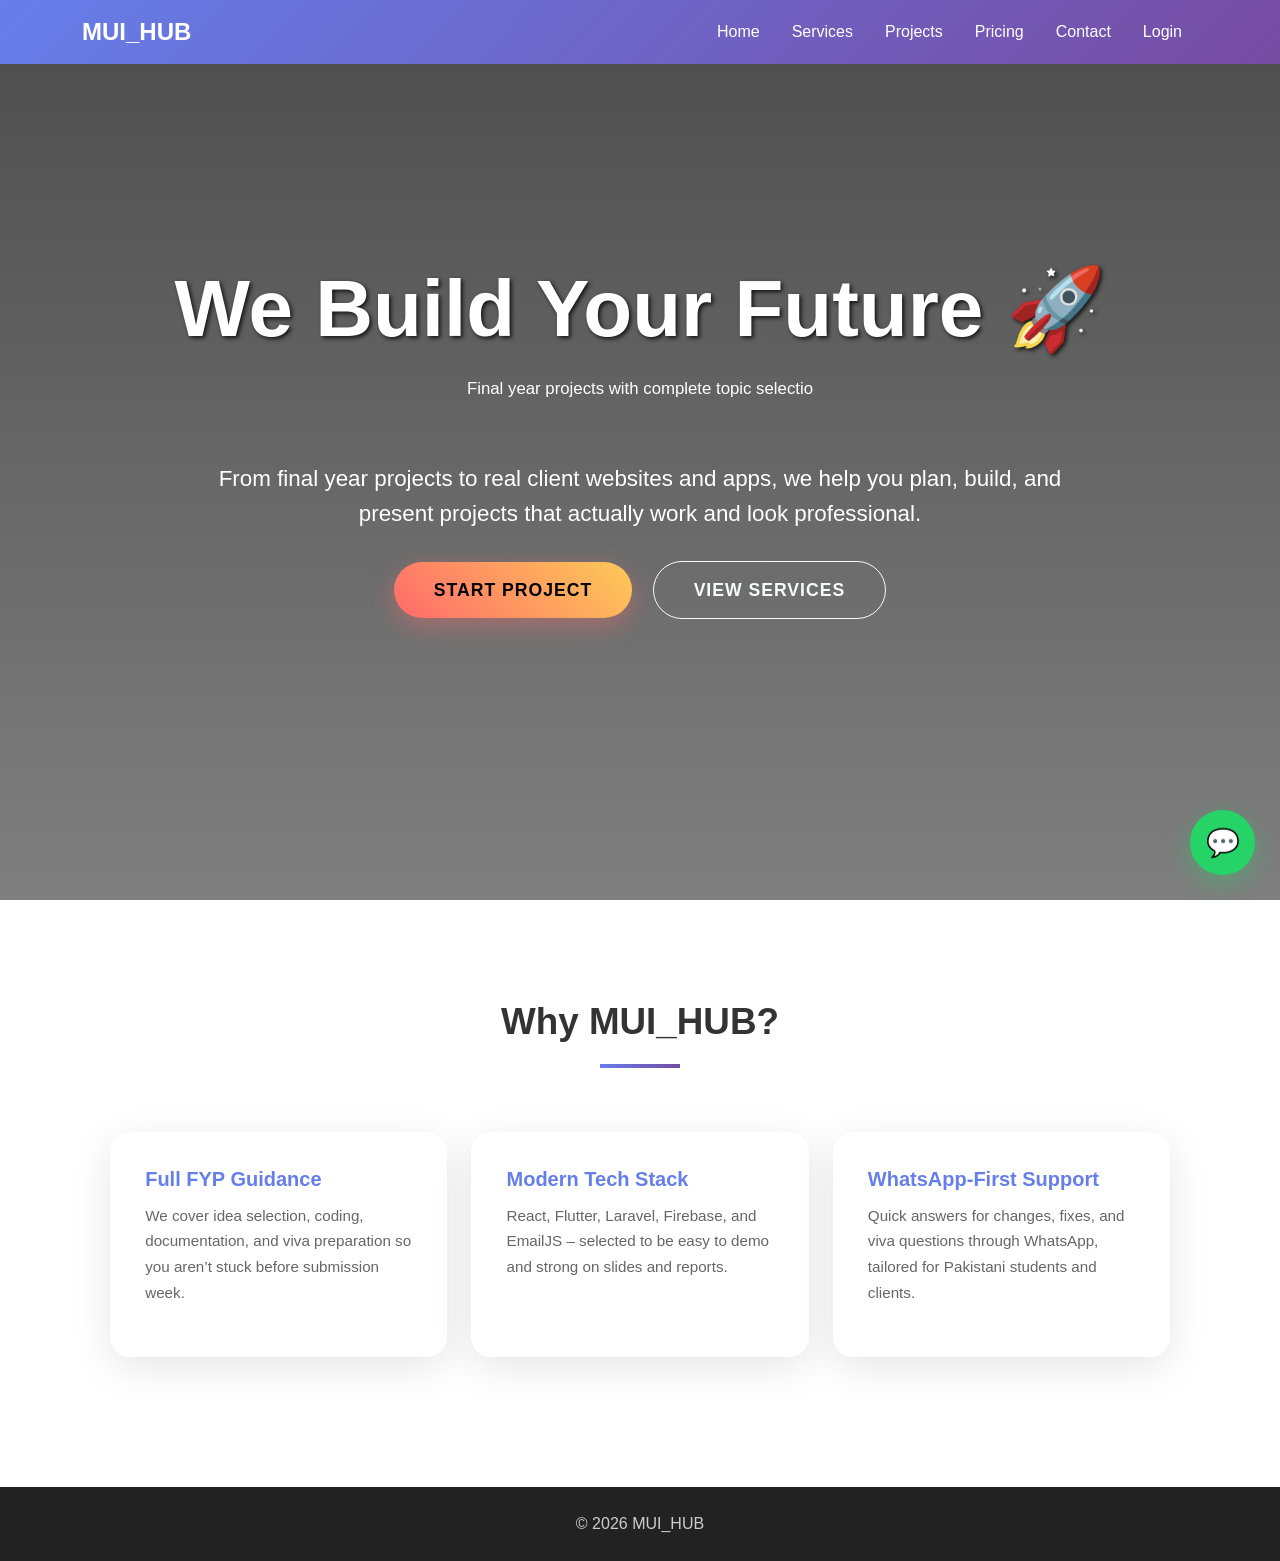
==== index.html @ 83876c2b "Add files via upload" ====
<!DOCTYPE html>
<html lang="en">
<head>
<meta charset="UTF-8">
<title>MUI_HUB – Learn • Build • Hire</title>
<meta name="viewport" content="width=device-width,initial-scale=1.0">
<link href="https://cdn.jsdelivr.net/npm/bootstrap@5.3.3/dist/css/bootstrap.min.css" rel="stylesheet">
<link href="https://fonts.googleapis.com/css2?family=Poppins:wght@300;500;700&display=swap" rel="stylesheet">
<link rel="stylesheet" href="https://unpkg.com/aos@2.3.4/dist/aos.css">
<link rel="stylesheet" href="style.css">
<link rel="stylesheet" href="terms.html">
</head>
<body>

<nav class="navbar navbar-expand-lg navbar-dark">
  <div class="container">
    <a class="navbar-brand" href="index.html">MUI_HUB</a>
    <button class="navbar-toggler" type="button" data-bs-toggle="collapse" data-bs-target="#nav">
      <span class="navbar-toggler-icon"></span>
    </button>
    <div class="collapse navbar-collapse" id="nav">
      <ul class="navbar-nav ms-auto">
        <li class="nav-item"><a class="nav-link" href="index.html">Home</a></li>
        <li class="nav-item"><a class="nav-link" href="services.html">Services</a></li>
        <li class="nav-item"><a class="nav-link" href="projects.html">Projects</a></li>
        <li class="nav-item"><a class="nav-link" href="pricing.html">Pricing</a></li>
        <li class="nav-item"><a class="nav-link" href="contact.html">Contact</a></li>
        <li class="nav-item"><a class="nav-link" href="login.html">Login</a></li>
      </ul>
    </div>
  </div>
</nav>

<section class="hero">
  <div class="hero-inner">
    <h1 data-aos="fade-up">We Build Your Future 🚀</h1>

    <!-- typing text area -->
    <p id="typing-text" data-aos="fade-up" data-aos-delay="120"></p>

    <p data-aos="fade-up" data-aos-delay="250">
      From final year projects to real client websites and apps, we help you plan, build, and present projects that actually work and look professional.
    </p>

    <div data-aos="fade-up" data-aos-delay="350">
      <a href="contact.html" class="btn btn-primary btn-lg me-3">Start Project</a>
      <a href="services.html" class="btn btn-outline-light btn-lg">View Services</a>
    </div>
  </div>
</section>

<section>
  <div class="container-custom">
    <h2 data-aos="fade-up">Why MUI_HUB?</h2>
    <div class="row g-4">
      <div class="col-md-4" data-aos="fade-up">
        <div class="card">
          <div class="card-body">
            <h5>Full FYP Guidance</h5>
            <p>We cover idea selection, coding, documentation, and viva preparation so you aren’t stuck before submission week.</p>
          </div>
        </div>
      </div>
      <div class="col-md-4" data-aos="fade-up" data-aos-delay="100">
        <div class="card">
          <div class="card-body">
            <h5>Modern Tech Stack</h5>
            <p>React, Flutter, Laravel, Firebase, and EmailJS – selected to be easy to demo and strong on slides and reports.</p>
          </div>
        </div>
      </div>
      <div class="col-md-4" data-aos="fade-up" data-aos-delay="200">
        <div class="card">
          <div class="card-body">
            <h5>WhatsApp‑First Support</h5>
            <p>Quick answers for changes, fixes, and viva questions through WhatsApp, tailored for Pakistani students and clients.</p>
          </div>
        </div>
      </div>
    </div>
  </div>
</section>




<a href="https://wa.me/923485270251" target="_blank" class="whatsapp-btn">💬</a>

<script src="https://cdn.jsdelivr.net/npm/bootstrap@5.3.3/dist/js/bootstrap.bundle.min.js"></script>
<script src="https://unpkg.com/aos@2.3.4/dist/aos.js"></script>
<script>
AOS.init({duration:700, once:true});

// TYPEWRITER EFFECT
const lines = [
  "Final year projects with complete topic selection, clean code, documentation, and viva preparation so you can present with full confidence in front of your teachers.",
  "Modern websites and dashboards using React, Laravel, and Firebase that are responsive, fast, and ready to show in both classroom demos and real‑world client meetings.",
  "Cross‑platform mobile applications using Flutter or React Native, connected to Firebase Auth, real‑time databases, and cloud storage for a complete full‑stack project.",
  "Skill‑based coaching where we explain every important part of the code, so you actually understand your project instead of just memorising a few slides."
];

let lineIndex = 0;
let charIndex = 0;
const typingEl = document.getElementById("typing-text");

function typeNextChar(){
  const current = lines[lineIndex];
  typingEl.textContent = current.slice(0, charIndex);
  charIndex++;

  if(charIndex <= current.length){
    setTimeout(typeNextChar, 35);
  }else{
    setTimeout(eraseText, 1800);
  }
}

function eraseText(){
  const current = lines[lineIndex];
  typingEl.textContent = current.slice(0, charIndex);
  charIndex--;

  if(charIndex >= 0){
    setTimeout(eraseText, 20);
  }else{
    lineIndex = (lineIndex + 1) % lines.length;
    setTimeout(typeNextChar, 400);
  }
}

typeNextChar();
</script>
<footer>© 2026 MUI_HUB</footer>
</body>
</html>
---- style.css ----
* {margin:0;padding:0;box-sizing:border-box;}
body{
  font-family:'Segoe UI',sans-serif;
  line-height:1.6;
  color:#333;
  overflow-x:hidden;
}

/* NAVBAR */
.navbar{
  background:linear-gradient(135deg,#667eea 0%,#764ba2 100%)!important;
  transition:all .3s;
  position:fixed;
  width:100%;
  z-index:1030;
  top:0;
}
.navbar-brand{
  font-weight:900;
  font-size:1.5rem;
}
.nav-link{
  color:white!important;
  margin:0 8px;
  font-weight:500;
  transition:all .3s;
}
.nav-link:hover{
  color:#ffd700!important;
  transform:scale(1.05);
}

/* HERO */
.hero{
  min-height:100vh;
  background:linear-gradient(rgba(0,0,0,.7),rgba(0,0,0,.5)),
             url('https://images.unsplash.com/photo-1460925895917-afdab827c52f?ixlib=rb-4.0.3&auto=format&fit=crop&w=2070&q=80')
             no-repeat center/cover;
  display:flex;
  align-items:center;
  justify-content:center;
  text-align:center;
  color:white;
  padding-top:80px;
}
.hero-inner{
  max-width:1100px;
  width:100%;
  padding:0 20px;
}
.hero h1{
  font-size:clamp(2.5rem,8vw,5rem);
  font-weight:900;
  margin-bottom:1.2rem;
  text-shadow:2px 2px 4px rgba(0,0,0,.8);
}
.hero p{
  font-size:clamp(1.05rem,3.5vw,1.4rem);
  max-width:900px;
  margin:0 auto 1.8rem auto;
}

/* typing line */
#typing-text{
  font-size:1.05rem;
  max-width:900px;
  margin:0 auto 1.8rem auto;
  min-height:3.5rem;
  white-space:normal;
}

/* BUTTONS */
.btn-lg{
  padding:15px 40px;
  font-size:1.1rem;
  border-radius:50px;
  font-weight:600;
  transition:all .3s;
  letter-spacing:1px;
  text-transform:uppercase;
}
.btn-primary{
  background:linear-gradient(45deg,#ff6b6b,#feca57);
  border:none;
  box-shadow:0 8px 25px rgba(255,107,107,.4);
  color:#000;
  text-decoration:none;
}
.btn-primary:hover{
  transform:translateY(-3px);
  box-shadow:0 12px 35px rgba(255,107,107,.6);
}
.btn-outline-light{
  border-radius:50px;
}

/* WHATSAPP FLOAT */
.whatsapp-btn{
  position:fixed;
  bottom:25px;
  right:25px;
  width:65px;
  height:65px;
  border-radius:50%;
  background:#25D366;
  display:flex;
  align-items:center;
  justify-content:center;
  box-shadow:0 8px 25px rgba(37,211,102,.4);
  z-index:9999;
  transition:all .3s;
  text-decoration:none;
  color:#fff;
  font-size:1.7rem;
}
.whatsapp-btn:hover{
  transform:scale(1.1) rotate(5deg);
  box-shadow:0 12px 35px rgba(37,211,102,.6);
}

/* SECTIONS / TITLES */
section{padding:100px 0;}
h2{
  font-size:2.3rem;
  text-align:center;
  margin-bottom:4rem;
  color:#333;
  font-weight:700;
  position:relative;
}
h2::after{
  content:'';
  display:block;
  width:80px;
  height:4px;
  background:linear-gradient(45deg,#667eea,#764ba2);
  margin:20px auto;
}

/* CONTAINER */
.container-custom{
  max-width:1100px;
  margin:0 auto;
  padding:0 20px;
}

/* CARDS */
.card{
  border:none;
  border-radius:20px;
  overflow:hidden;
  box-shadow:0 10px 40px rgba(0,0,0,.1);
  transition:all .4s;
  height:100%;
  background:#fff;
}
.card:hover{
  transform:translateY(-15px);
  box-shadow:0 25px 60px rgba(0,0,0,.2);
}
.card-body{
  padding:2.2rem;
  text-align:left;
}
.card h5{
  font-size:1.25rem;
  color:#667eea;
  margin-bottom:0.7rem;
  font-weight:700;
}
.card p{
  color:#666;
  line-height:1.7;
  font-size:0.95rem;
}

/* FORM CONTROLS */
.form-control{
  border-radius:12px;
  border:2px solid #e9ecef;
  padding:15px 20px;
  font-size:1.05rem;
  transition:all .3s;
  margin-bottom:1.2rem;
}
.form-control:focus{
  box-shadow:0 0 0 .25rem rgba(102,126,234,.25);
  border-color:#667eea;
  transform:translateY(-2px);
}

/* DASHBOARD */
#dashboard{
  display:none;
  padding:100px 0;
  text-align:center;
}
#userEmail{
  color:#667eea;
  font-size:1.4rem;
  font-weight:700;
}

/* FOOTER */
footer{
  background:#222;
  color:#ccc;
  padding:1.5rem 0;
  text-align:center;
  margin-top:30px;
}

/* ANIMATIONS */
@keyframes fadeInUp{
  from{opacity:0;transform:translateY(50px);}
  to{opacity:1;transform:translateY(0);}
}
.fade-in{animation:fadeInUp 1s ease forwards;}
textarea.form-control{
  resize:none;          /* user cannot drag to resize */  /* [web:82][web:84] */
  height:140px;         /* fixed height */
  overflow-y:auto;      /* scrollbar if content is long */
}


/* RESPONSIVE */
@media(max-width:768px){
  .hero{
    padding:130px 20px 80px;
    text-align:center;
  }
  .btn-lg{
    padding:12px 30px;
    font-size:1rem;
  }
}
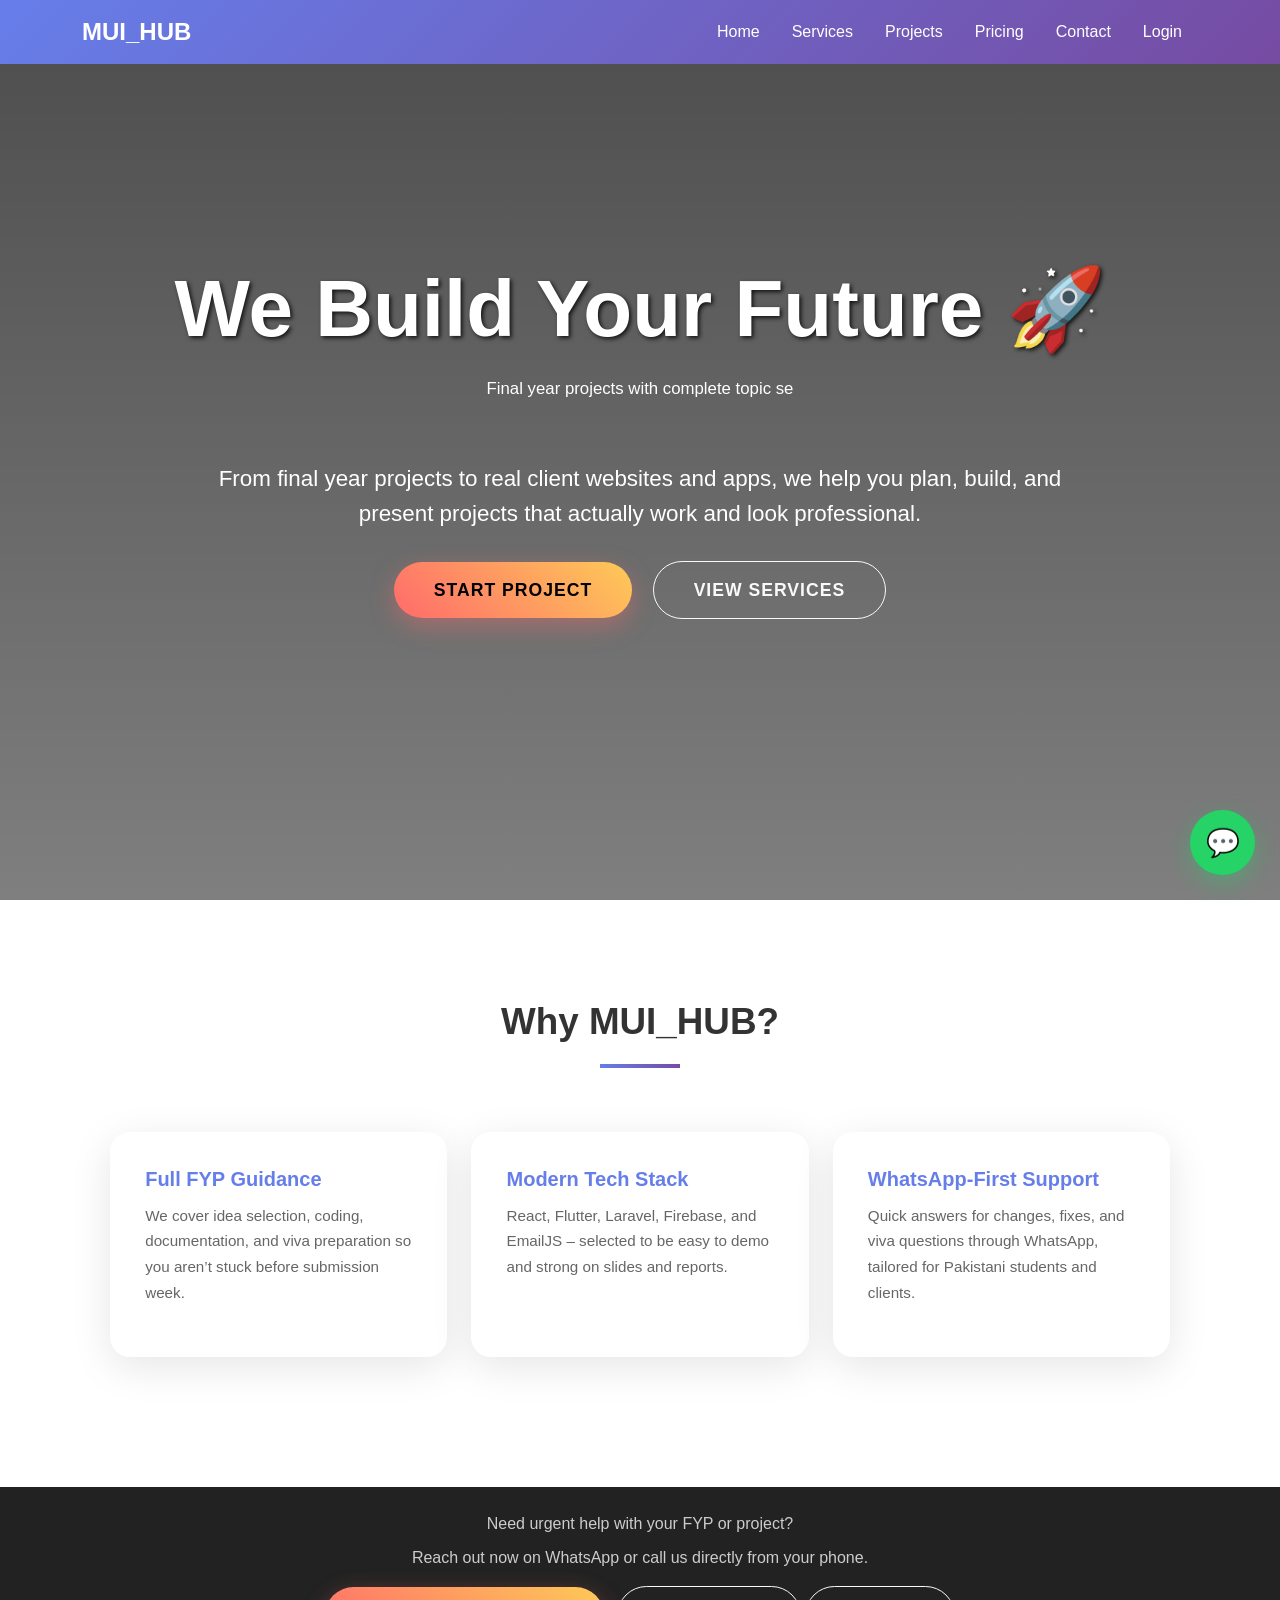
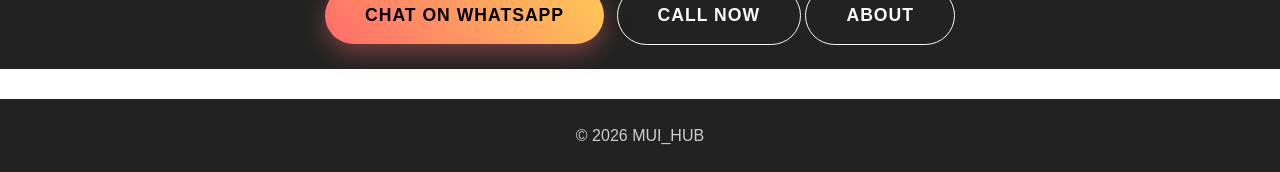
==== commit 4634d1f2: "DONE" ====
--- a/index.html
+++ b/index.html
@@ -82,8 +82,15 @@
 </section>
 
 
-
-
+<footer>
+  <div class="container-custom">
+    <p class="mb-2">Need urgent help with your FYP or project?</p>
+    <p class="mb-3">Reach out now on WhatsApp or call us directly from your phone.</p>
+    <a href="https://wa.me/923485270251" class="btn btn-primary btn-lg me-2">Chat on WhatsApp</a>
+    <a href="tel:+923485270251" class="btn btn-outline-light btn-lg">Call Now</a>
+    <a href="terms.html" class="btn btn-outline-light btn-lg">About</a>
+  </div>
+</footer>
 <a href="https://wa.me/923485270251" target="_blank" class="whatsapp-btn">💬</a>
 
 <script src="https://cdn.jsdelivr.net/npm/bootstrap@5.3.3/dist/js/bootstrap.bundle.min.js"></script>
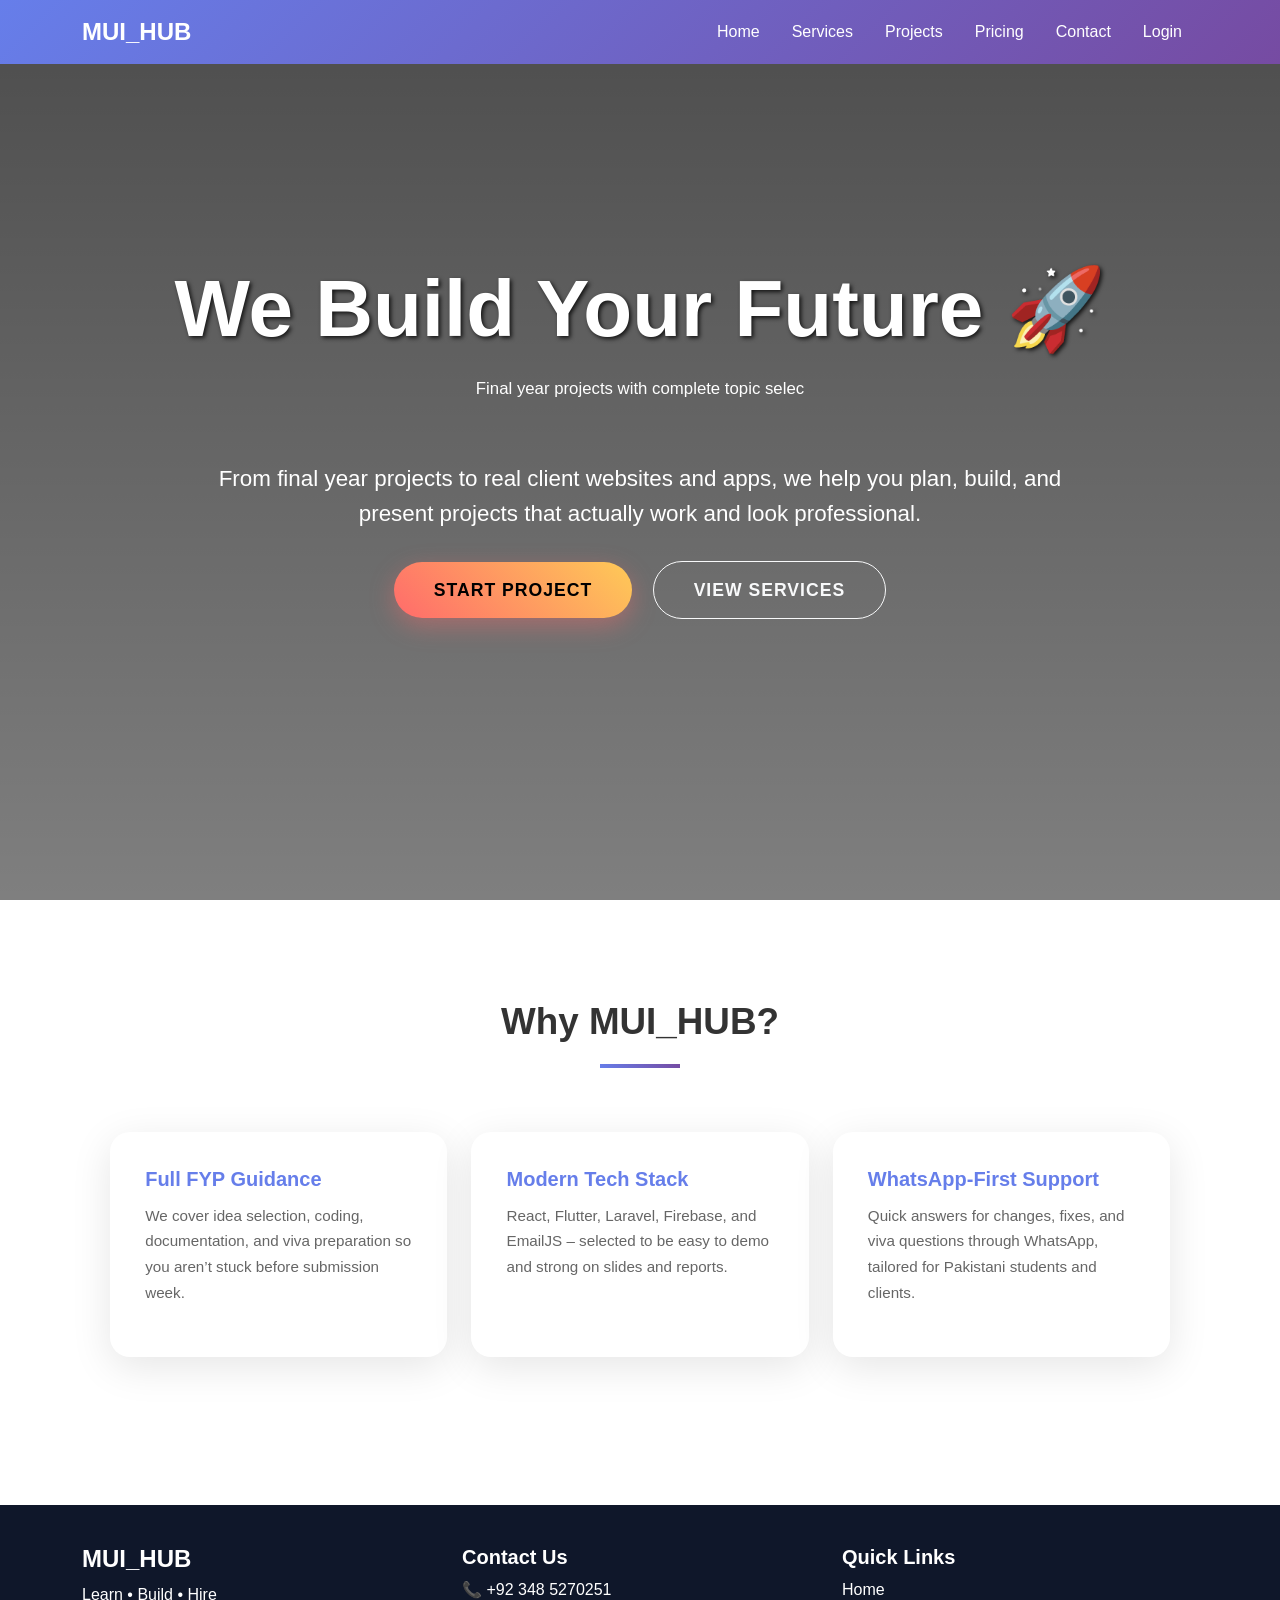
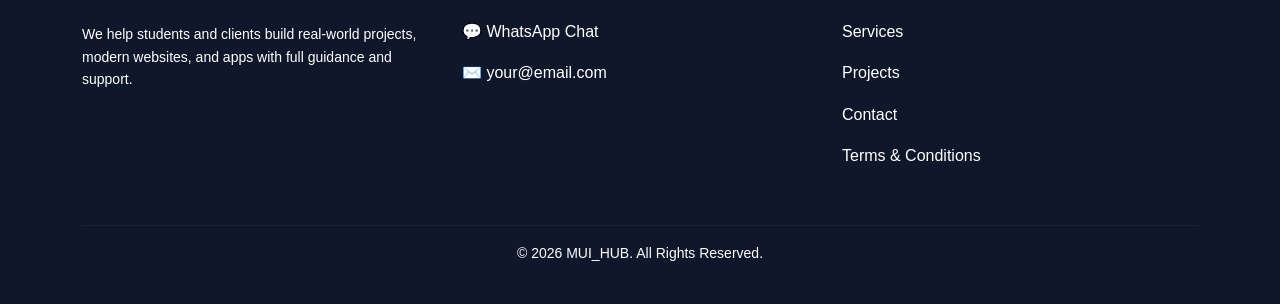
==== commit e7d8fb50: "done" ====
--- a/index.html
+++ b/index.html
@@ -82,17 +82,6 @@
 </section>
 
 
-<footer>
-  <div class="container-custom">
-    <p class="mb-2">Need urgent help with your FYP or project?</p>
-    <p class="mb-3">Reach out now on WhatsApp or call us directly from your phone.</p>
-    <a href="https://wa.me/923485270251" class="btn btn-primary btn-lg me-2">Chat on WhatsApp</a>
-    <a href="tel:+923485270251" class="btn btn-outline-light btn-lg">Call Now</a>
-    <a href="terms.html" class="btn btn-outline-light btn-lg">About</a>
-  </div>
-</footer>
-<a href="https://wa.me/923485270251" target="_blank" class="whatsapp-btn">💬</a>
-
 <script src="https://cdn.jsdelivr.net/npm/bootstrap@5.3.3/dist/js/bootstrap.bundle.min.js"></script>
 <script src="https://unpkg.com/aos@2.3.4/dist/aos.js"></script>
 <script>
@@ -137,6 +126,59 @@
 
 typeNextChar();
 </script>
-<footer>© 2026 MUI_HUB</footer>
+<footer class="mt-5" style="background:#0f172a; color:#fff; padding:40px 0;">
+  <div class="container">
+
+    <div class="row text-center text-md-start">
+
+      <!-- Brand -->
+      <div class="col-md-4 mb-4">
+        <h4 class="fw-bold">MUI_HUB</h4>
+        <p>Learn • Build • Hire</p>
+        <p style="font-size:14px;">
+          We help students and clients build real-world projects, modern websites, and apps with full guidance and support.
+        </p>
+      </div>
+
+      <!-- Contact -->
+      <div class="col-md-4 mb-4">
+        <h5 class="fw-bold">Contact Us</h5>
+        <p>
+          📞 <a href="tel:+923485270251" style="color:#fff; text-decoration:none;">
+          +92 348 5270251</a>
+        </p>
+        <p>
+          💬 <a href="https://wa.me/923485270251" target="_blank" style="color:#fff; text-decoration:none;">
+          WhatsApp Chat</a>
+        </p>
+        <p>
+          ✉️ <a href="mailto:your@email.com" style="color:#fff; text-decoration:none;">
+          your@email.com</a>
+        </p>
+      </div>
+
+      <!-- Links -->
+      <div class="col-md-4 mb-4">
+        <h5 class="fw-bold">Quick Links</h5>
+        <p><a href="index.html" style="color:#fff; text-decoration:none;">Home</a></p>
+        <p><a href="services.html" style="color:#fff; text-decoration:none;">Services</a></p>
+        <p><a href="projects.html" style="color:#fff; text-decoration:none;">Projects</a></p>
+        <p><a href="contact.html" style="color:#fff; text-decoration:none;">Contact</a></p>
+        <p><a href="terms.html" style="color:#fff; text-decoration:none;">Terms & Conditions</a></p>
+      </div>
+
+    </div>
+
+    <hr style="border-color:rgba(255,255,255,0.2);">
+
+    <!-- Bottom -->
+    <div class="text-center">
+      <p class="mb-0" style="font-size:14px;">
+        © 2026 MUI_HUB. All Rights Reserved.
+      </p>
+    </div>
+
+  </div>
+</footer>
 </body>
 </html>
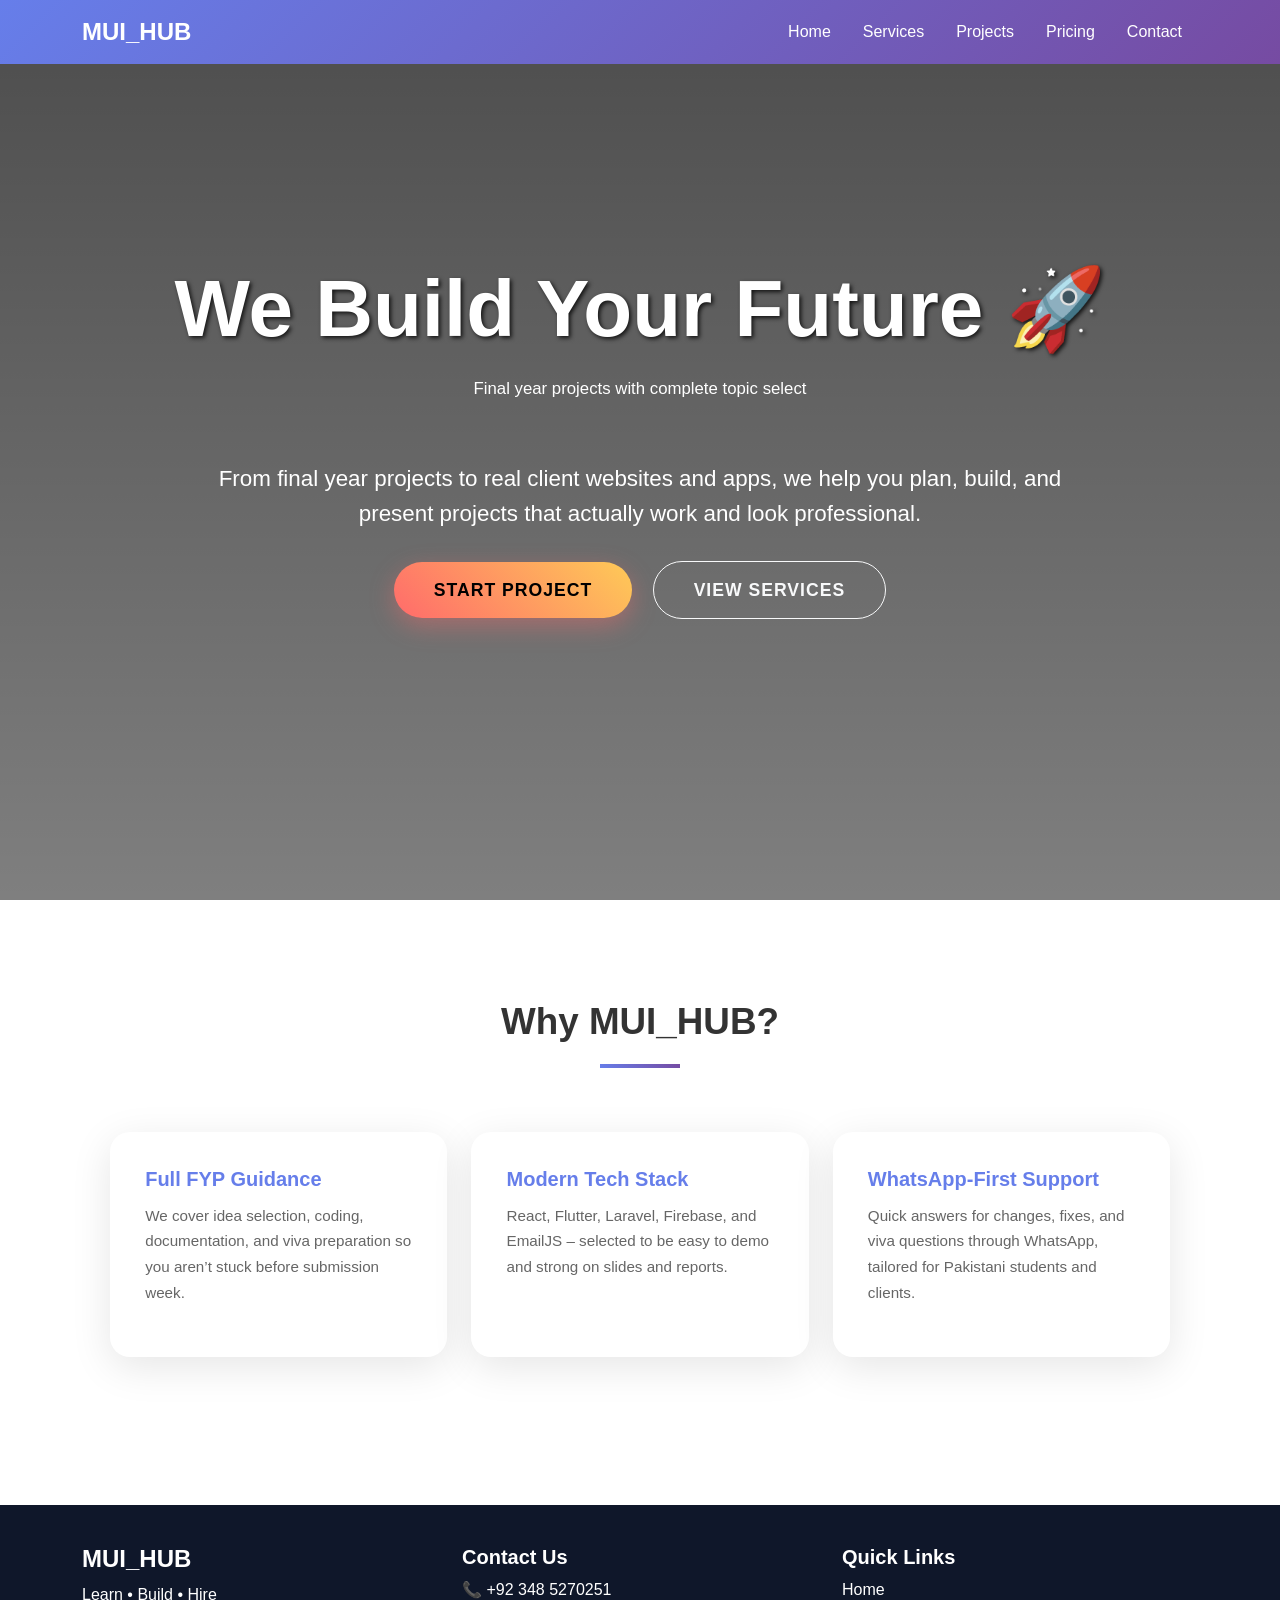
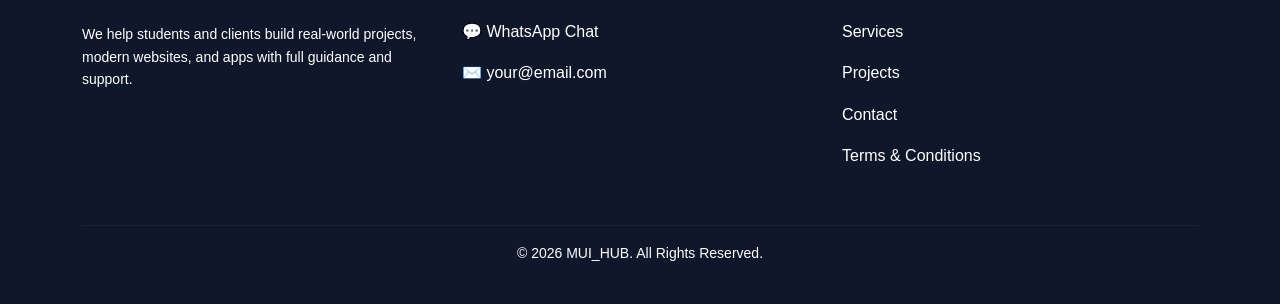
==== commit 397ff91f: "done" ====
--- a/index.html
+++ b/index.html
@@ -25,7 +25,6 @@
         <li class="nav-item"><a class="nav-link" href="projects.html">Projects</a></li>
         <li class="nav-item"><a class="nav-link" href="pricing.html">Pricing</a></li>
         <li class="nav-item"><a class="nav-link" href="contact.html">Contact</a></li>
-        <li class="nav-item"><a class="nav-link" href="login.html">Login</a></li>
       </ul>
     </div>
   </div>
